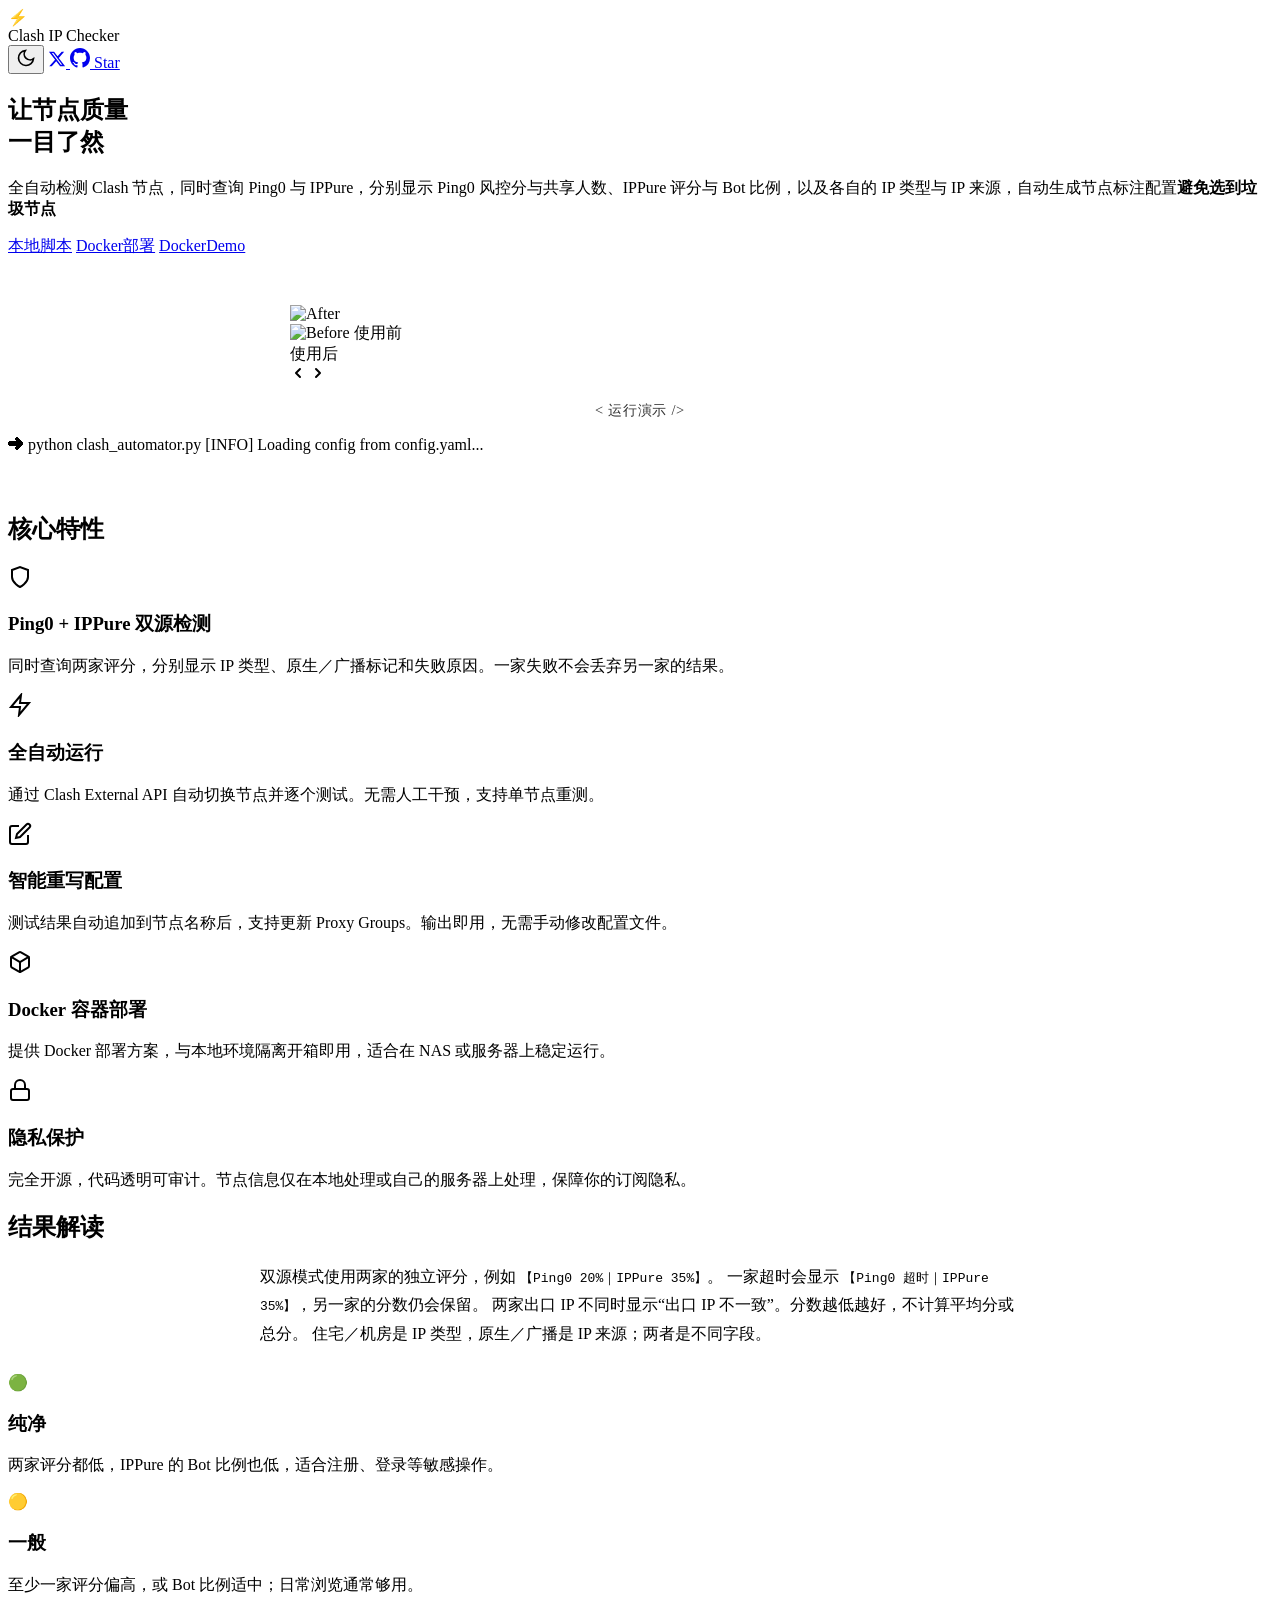
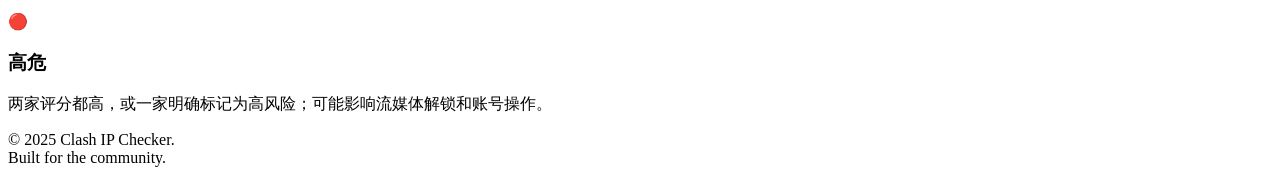
==== docs/index.html @ 9caf1a11 "feat: 支持 Ping0 与 IPPure 双源检测 - 默认并发检测两家，保留单源模式与 fallback 兼容 - 增加双源结果结构、缓存隔离、独立超时和旧字段投影 - Web 分别展示两家评" ====
<!DOCTYPE html>
<html lang="zh-CN">

<head>
    <meta charset="UTF-8">
    <meta name="viewport" content="width=device-width, initial-scale=1.0">
    <title>Clash IP Checker - 节点纯净度检测与标记</title>
    <meta name="description" content="全自动 Clash 代理节点检测工具，同时查询 Ping0 与 IPPure，分别展示 Ping0 风控分与共享人数、IPPure 评分与 Bot 比例，以及各自的 IP 属性。">

    <!-- Fonts -->
    <link rel="preconnect" href="https://fonts.googleapis.com">
    <link rel="preconnect" href="https://fonts.gstatic.com" crossorigin>
    <link
        href="https://fonts.googleapis.com/css2?family=Inter:wght@400;600;800&family=JetBrains+Mono:wght@400;700&display=swap"
        rel="stylesheet">

    <!-- CSS -->
    <link rel="stylesheet" href="style.css">

    <!-- Favicon -->
    <link rel="icon"
        href="data:image/svg+xml,<svg xmlns=%22http://www.w3.org/2000/svg%22 viewBox=%220 0 100 100%22><text y=%22.9em%22 font-size=%2290%22>⚡</text></svg>">

    <style>
        /* CSS for Typing Animation */
        .terminal-body .line {
            visibility: hidden;
            /* Use visibility to preserve height/layout */
        }
    </style>
</head>

<body>

    <div class="container">
        <!-- Header -->
        <header>
            <div class="header-left">
                <div class="logo-icon">⚡</div>
                <div class="logo-text"><span class="logo-highlight">Clash</span> IP Checker</div>
            </div>
            <div class="header-right">
                <!-- Theme Toggle -->
                <button class="theme-toggle" id="themeToggle" aria-label="Switch Theme">
                    <svg class="sun-icon" width="20" height="20" viewBox="0 0 24 24" fill="none" stroke="currentColor"
                        stroke-width="2" style="display: none;">
                        <circle cx="12" cy="12" r="5"></circle>
                        <line x1="12" y1="1" x2="12" y2="3"></line>
                        <line x1="12" y1="21" x2="12" y2="23"></line>
                        <line x1="4.22" y1="4.22" x2="5.64" y2="5.64"></line>
                        <line x1="18.36" y1="18.36" x2="19.78" y2="19.78"></line>
                        <line x1="1" y1="12" x2="3" y2="12"></line>
                        <line x1="21" y1="12" x2="23" y2="12"></line>
                        <line x1="4.22" y1="19.78" x2="5.64" y2="18.36"></line>
                        <line x1="18.36" y1="5.64" x2="19.78" y2="4.22"></line>
                    </svg>
                    <svg class="moon-icon" width="20" height="20" viewBox="0 0 24 24" fill="none" stroke="currentColor"
                        stroke-width="2">
                        <path d="M21 12.79A9 9 0 1 1 11.21 3 7 7 0 0 0 21 12.79z"></path>
                    </svg>
                </button>

                <!-- Twitter Link -->
                <a href="https://x.com/hibearss" target="_blank" class="theme-toggle" aria-label="Twitter">
                    <svg width="18" height="18" viewBox="0 0 24 24" fill="currentColor">
                        <path
                            d="M18.244 2.25h3.308l-7.227 8.26 8.502 11.24H16.17l-5.214-6.817L4.99 21.75H1.68l7.73-8.835L1.254 2.25H8.08l4.713 6.231zm-1.161 17.52h1.833L7.084 4.126H5.117z" />
                    </svg>
                </a>

                <!-- GitHub Star Button -->
                <a href="https://github.com/tombcato/clash-ip-checker" target="_blank" class="github-btn">
                    <!-- GitHub Octocat Icon -->
                    <svg height="20" width="20" viewBox="0 0 16 16" fill="currentColor">
                        <path
                            d="M8 0C3.58 0 0 3.58 0 8c0 3.54 2.29 6.53 5.47 7.59.4.07.55-.17.55-.38 0-.19-.01-.82-.01-1.49-2.01.37-2.53-.49-2.69-.94-.09-.23-.48-.94-.82-1.13-.28-.15-.68-.52-.01-.53.63-.01 1.08.58 1.23.82.72 1.21 1.87.87 2.33.66.07-.52.28-.87.51-1.07-1.78-.2-3.64-.89-3.64-3.95 0-.87.31-1.59.82-2.15-.08-.2-.36-1.02.08-2.12 0 0 .67-.21 2.2.82.64-.18 1.32-.27 2-.27.68 0 1.36.09 2 .27 1.53-1.04 2.2-.82 2.2-.82.44 1.1.16 1.92.08 2.12.51.56.82 1.27.82 2.15 0 3.07-1.87 3.75-3.65 3.95.29.25.54.73.54 1.48 0 1.07-.01 1.93-.01 2.2 0 .21.15.46.55.38A8.013 8.013 0 0016 8c0-4.42-3.58-8-8-8z">
                        </path>
                    </svg>
                    <span>Star</span>
                    <span class="star-count" id="starCount">...</span>
                </a>
            </div>
        </header>

        <!-- Hero Section -->
        <main>
            <section class="hero">
                <h1>让节点质量 <br><span class="gradient-text">一目了然</span></h1>
                <p>全自动检测 Clash 节点，同时查询 <a href="https://ping0.cc" target="_blank"
                        style="color: var(--accent-primary); text-decoration: none;">Ping0</a> 与 <a href="https://ippure.com" target="_blank"
                        style="color: var(--accent-primary); text-decoration: none;">IPPure</a>，分别显示 Ping0 风控分与共享人数、IPPure 评分与 Bot 比例，以及各自的 IP 类型与 IP 来源，自动生成节点标注配置<span
                        style="color: var(--accent-primary); font-weight: 600;">避免选到垃圾节点</span>
                </p>
                <div class="cta-group">
                    <a href="https://github.com/tombcato/clash-ip-checker" target="_blank" class="cta-button">本地脚本</a>
                    <a href="https://github.com/tombcato/clash-ip-checker/tree/docker" target="_blank"
                        class="cta-button">Docker部署</a>
                    <a href="https://tombcat.space/ipcheck" target="_blank" class="cta-button">DockerDemo</a>
                </div>

                <!-- Comparison Slider (Moved here) -->
                <div class="slider-container" id="sliderContainer" style="margin: 3rem auto 1rem; max-width: 700px;">
                    <img src="assets/clash-node-checked.png" alt="After" class="slider-image-after">
                    <div class="slider-image-before-wrapper" id="beforeWrapper">
                        <img src="assets/clash-node-uncheck.png" alt="Before" class="slider-image-before">
                        <span class="slider-label label-before">使用前</span>
                    </div>
                    <span class="slider-label label-after">使用后</span>
                    <div class="slider-handle" id="sliderHandle">
                        <div class="handle-line"></div>
                        <div class="handle-circle">
                            <svg width="16" height="16" viewBox="0 0 24 24" fill="none" stroke="currentColor"
                                stroke-width="3" stroke-linecap="round" stroke-linejoin="round">
                                <polyline points="15 18 9 12 15 6"></polyline>
                            </svg>
                            <svg width="16" height="16" viewBox="0 0 24 24" fill="none" stroke="currentColor"
                                stroke-width="3" stroke-linecap="round" stroke-linejoin="round">
                                <polyline points="9 18 15 12 9 6"></polyline>
                            </svg>
                        </div>
                    </div>
                </div>

                <!-- Terminal Mockup -->
                <div class="terminal-wrapper">
                    <div
                        style="text-align: center; margin-bottom: 1rem; color: var(--text-secondary); font-family: var(--font-mono); font-size: 0.9rem; letter-spacing: 0.05em; opacity: 0.8;">
                        &lt; 运行演示 /&gt;
                    </div>
                    <div class="terminal">

                        <div class="terminal-header">
                            <span class="dot red"></span>
                            <span class="dot yellow"></span>
                            <span class="dot green"></span>
                        </div>
                        <div class="terminal-body" id="terminalBody">
                            <span class="line"><span class="prompt">➜</span> <span class="green">python</span>
                                clash_automator.py</span>
                            <span class="line dim">[INFO] Loading config from config.yaml...</span>
                            <br>
                            <span class="line">[1/7] Progress...</span>
                            <span class="line">Testing: HKG-01 倍率:1</span>
                            <span class="line"> -> Switching GLOBAL ...</span>
                            <span class="line"> -> Running IP Check...</span>
                            <span class="line dim"> -> Result: 【Ping0 20%｜IPPure 35%】</span>
                            <span class="line dim"> -> Details: Ping0: 20% | IPPure: 35% | IP: 1.1.1.1</span>
                            <br>
                            <span class="line cursor"><span class="green">Success!</span> Saved updated config to
                                _checked.yaml</span>
                        </div>
                    </div>
                </div>
            </section>



            <!-- Features -->
            <section class="features">
                <h2>核心特性</h2>
                <div class="feature-grid">
                    <div class="feature-card">
                        <div class="icon">
                            <svg width="24" height="24" viewBox="0 0 24 24" fill="none" stroke="currentColor"
                                stroke-width="2">
                                <path d="M12 22s8-4 8-10V5l-8-3-8 3v7c0 6 8 10 8 10z"></path>
                            </svg>
                        </div>
                        <h3>Ping0 + IPPure 双源检测</h3>
                        <p>同时查询两家评分，分别显示 IP 类型、原生／广播标记和失败原因。一家失败不会丢弃另一家的结果。</p>
                    </div>
                    <div class="feature-card">
                        <div class="icon">
                            <svg width="24" height="24" viewBox="0 0 24 24" fill="none" stroke="currentColor"
                                stroke-width="2">
                                <path d="M13 2L3 14h9l-1 8 10-12h-9l1-8z"></path>
                            </svg>
                        </div>
                        <h3>全自动运行</h3>
                        <p>通过 Clash External API 自动切换节点并逐个测试。无需人工干预，支持单节点重测。</p>
                    </div>
                    <div class="feature-card">
                        <div class="icon">
                            <svg width="24" height="24" viewBox="0 0 24 24" fill="none" stroke="currentColor"
                                stroke-width="2">
                                <path d="M11 4H4a2 2 0 0 0-2 2v14a2 2 0 0 0 2 2h14a2 2 0 0 0 2-2v-7"></path>
                                <path d="M18.5 2.5a2.121 2.121 0 0 1 3 3L12 15l-4 1 1-4 9.5-9.5z"></path>
                            </svg>
                        </div>
                        <h3>智能重写配置</h3>
                        <p>测试结果自动追加到节点名称后，支持更新 Proxy Groups。输出即用，无需手动修改配置文件。</p>
                    </div>
                    <div class="feature-card">
                        <div class="icon">
                            <svg width="24" height="24" viewBox="0 0 24 24" fill="none" stroke="currentColor"
                                stroke-width="2" stroke-linecap="round" stroke-linejoin="round">
                                <path
                                    d="M21 16V8a2 2 0 0 0-1-1.73l-7-4a2 2 0 0 0-2 0l-7 4A2 2 0 0 0 3 8v8a2 2 0 0 0 1 1.73l7 4a2 2 0 0 0 2 0l7-4A2 2 0 0 0 21 16z">
                                </path>
                                <polyline points="3.27 6.96 12 12.01 20.73 6.96"></polyline>
                                <line x1="12" y1="22.08" x2="12" y2="12"></line>
                            </svg>
                        </div>
                        <h3>Docker 容器部署</h3>
                        <p>提供 Docker 部署方案，与本地环境隔离开箱即用，适合在 NAS 或服务器上稳定运行。</p>
                    </div>
                    <div class="feature-card">
                        <div class="icon">
                            <svg width="24" height="24" viewBox="0 0 24 24" fill="none" stroke="currentColor"
                                stroke-width="2" stroke-linecap="round" stroke-linejoin="round">
                                <rect x="3" y="11" width="18" height="11" rx="2" ry="2"></rect>
                                <path d="M7 11V7a5 5 0 0 1 10 0v4"></path>
                            </svg>
                        </div>
                        <h3>隐私保护</h3>
                        <p>完全开源，代码透明可审计。节点信息仅在本地处理或自己的服务器上处理，保障你的订阅隐私。</p>
                    </div>
                </div>
            </section>

            <!-- Result Interpretation (Replaced Usage) -->
            <section class="results-guide">
                <h2>结果解读</h2>
                <p style="max-width: 760px; margin: 0 auto 1.5rem; color: var(--text-secondary); line-height: 1.8;">
                    双源模式使用两家的独立评分，例如 <code>【Ping0 20%｜IPPure 35%】</code>。
                    一家超时会显示 <code>【Ping0 超时｜IPPure 35%】</code>，另一家的分数仍会保留。
                    两家出口 IP 不同时显示“出口 IP 不一致”。分数越低越好，不计算平均分或总分。
                    住宅／机房是 IP 类型，原生／广播是 IP 来源；两者是不同字段。
                </p>



                <div class="guide-grid">
                    <div class="guide-item">
                        <span class="guide-emoji">🟢</span>
                        <h3 class="pure">纯净</h3>
                        <p>两家评分都低，IPPure 的 Bot 比例也低，适合注册、登录等敏感操作。</p>
                    </div>
                    <div class="guide-item">
                        <span class="guide-emoji">🟡</span>
                        <h3 class="normal">一般</h3>
                        <p>至少一家评分偏高，或 Bot 比例适中；日常浏览通常够用。</p>
                    </div>
                    <div class="guide-item">
                        <span class="guide-emoji">🔴</span>
                        <h3 class="risk">高危</h3>
                        <p>两家评分都高，或一家明确标记为高风险；可能影响流媒体解锁和账号操作。</p>
                    </div>
                </div>
            </section>
        </main>

        <!-- Footer -->
        <footer>
            <div class="footer-text">
                &copy; 2025 Clash IP Checker. <br>Built for the community.
            </div>
        </footer>
    </div>

    <!-- Scripts -->
    <script>
        document.addEventListener('DOMContentLoaded', () => {
            // --- Theme Toggle Logic ---
            const themeToggle = document.getElementById('themeToggle');
            const sunIcon = document.querySelector('.sun-icon');
            const moonIcon = document.querySelector('.moon-icon');
            const html = document.documentElement;

            const currentTheme = localStorage.getItem('theme');
            if (currentTheme) {
                html.setAttribute('data-theme', currentTheme);
                updateIcons(currentTheme);
            }

            if (themeToggle) {
                themeToggle.addEventListener('click', () => {
                    const theme = html.getAttribute('data-theme');
                    const newTheme = theme === 'light' ? 'dark' : 'light';

                    html.setAttribute('data-theme', newTheme);
                    localStorage.setItem('theme', newTheme);
                    updateIcons(newTheme);
                });
            }

            function updateIcons(theme) {
                if (theme === 'light') {
                    if (sunIcon) sunIcon.style.display = 'block';
                    if (moonIcon) moonIcon.style.display = 'none';
                } else {
                    if (sunIcon) sunIcon.style.display = 'none';
                    if (moonIcon) moonIcon.style.display = 'block';
                }
            }

            // --- Fetch GitHub Stars ---
            async function fetchGitHubStars() {
                try {
                    const response = await fetch('https://api.github.com/repos/tombcato/clash-ip-checker');
                    if (response.ok) {
                        const data = await response.json();
                        const stars = data.stargazers_count;
                        const starEl = document.getElementById('starCount');
                        if (starEl) starEl.textContent = stars;
                    } else {
                        const starEl = document.getElementById('starCount');
                        if (starEl) starEl.style.display = 'none';
                    }
                } catch (error) {
                    console.error('Failed to fetch stats:', error);
                    const starEl = document.getElementById('starCount');
                    if (starEl) starEl.style.display = 'none';
                }
            }
            fetchGitHubStars();

            // --- Terminal Typing Animation ---
            function typeWriter() {
                const terminalBody = document.getElementById('terminalBody');
                if (!terminalBody) return;
                const lines = terminalBody.querySelectorAll('.line');
                let delay = 0;

                lines.forEach((line, index) => {
                    let currentDelay = 400;
                    if (index === 0) currentDelay = 100;
                    if (index === 1) currentDelay = 800;
                    if (index > 5) currentDelay = 600;

                    delay += currentDelay;

                    setTimeout(() => {
                        line.style.visibility = 'visible';
                        terminalBody.scrollTop = terminalBody.scrollHeight;
                    }, delay);
                });
            }

            // --- Intersection Observer ---
            const observer = new IntersectionObserver((entries) => {
                entries.forEach(entry => {
                    if (entry.isIntersecting) {
                        typeWriter();
                        observer.disconnect();
                    }
                });
            }, { threshold: 0.1 }); // Lower threshold for better mobile trigger

            const terminalEl = document.getElementById('terminalBody');
            if (terminalEl) observer.observe(terminalEl);

            // --- Image Comparison Slider Logic ---
            const container = document.getElementById('sliderContainer');
            if (container) {
                const beforeWrapper = document.getElementById('beforeWrapper');
                const handle = document.getElementById('sliderHandle');
                const beforeImage = beforeWrapper.querySelector('.slider-image-before');
                const afterImage = container.querySelector('.slider-image-after');

                let isDragging = false;

                function syncWidth() {
                    if (container.offsetWidth && afterImage.width) {
                        beforeImage.style.width = container.offsetWidth + 'px';
                    }
                }

                window.addEventListener('resize', syncWidth);
                if (afterImage.complete) {
                    syncWidth();
                } else {
                    afterImage.onload = syncWidth;
                }

                // Extra robustness for deployment
                window.addEventListener('load', syncWidth);
                setTimeout(syncWidth, 100);
                setTimeout(syncWidth, 500);
                setTimeout(syncWidth, 2000);

                // Immediate attempt
                syncWidth();

                const move = (e) => {
                    const rect = container.getBoundingClientRect();
                    let clientX = e.clientX;
                    if (e.touches && e.touches.length > 0) {
                        clientX = e.touches[0].clientX;
                    }

                    let x = clientX - rect.left;

                    if (x < 0) x = 0;
                    if (x > rect.width) x = rect.width;

                    const percent = (x / rect.width) * 100;

                    beforeWrapper.style.width = percent + '%';
                    handle.style.left = percent + '%';
                };

                const onMouseDown = (e) => { isDragging = true; move(e); };
                const onMouseUp = () => { isDragging = false; };
                const onMouseMove = (e) => { if (!isDragging) return; move(e); };

                container.addEventListener('mousedown', onMouseDown);
                window.addEventListener('mouseup', onMouseUp);
                window.addEventListener('mousemove', onMouseMove);

                container.addEventListener('touchstart', onMouseDown);
                window.addEventListener('touchend', onMouseUp);
                window.addEventListener('touchmove', onMouseMove);
            }
        });
    </script>
</body>

</html>
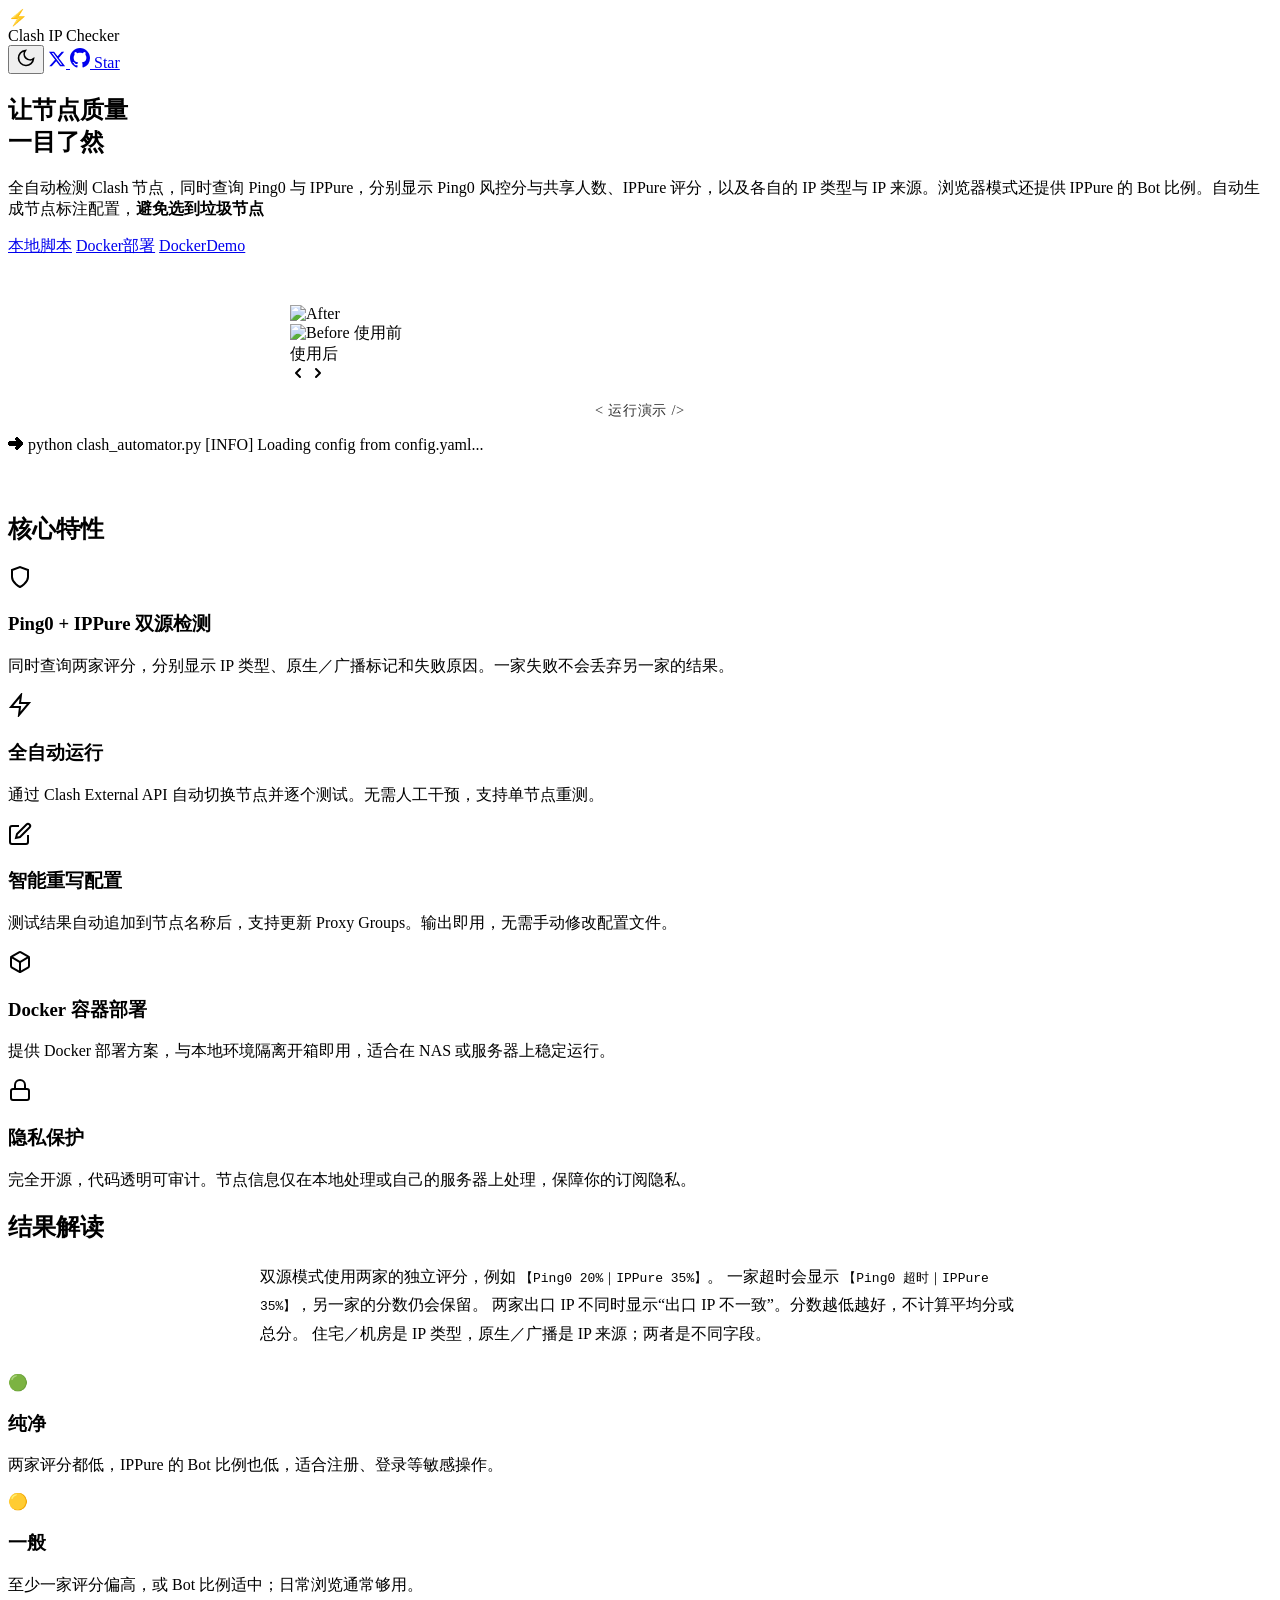
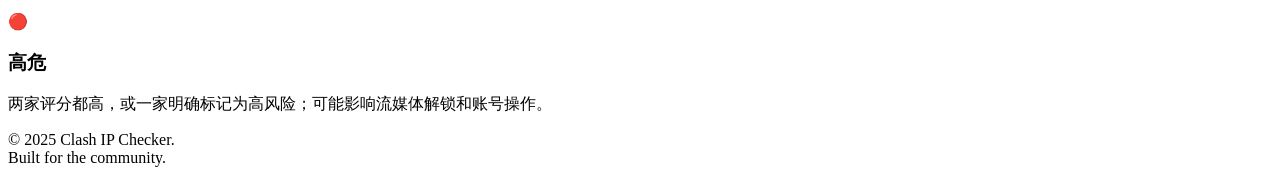
==== commit 2c5174a2: "fix: 修复 IPPure 浏览器模式代理和降级 Co-Authored-By: Claude Code <noreply@anthropic.com>" ====
--- a/docs/index.html
+++ b/docs/index.html
@@ -5,7 +5,7 @@
     <meta charset="UTF-8">
     <meta name="viewport" content="width=device-width, initial-scale=1.0">
     <title>Clash IP Checker - 节点纯净度检测与标记</title>
-    <meta name="description" content="全自动 Clash 代理节点检测工具，同时查询 Ping0 与 IPPure，分别展示 Ping0 风控分与共享人数、IPPure 评分与 Bot 比例，以及各自的 IP 属性。">
+    <meta name="description" content="全自动 Clash 代理节点检测工具，同时查询 Ping0 与 IPPure，分别展示评分和 IP 属性；浏览器模式还提供 IPPure 的 Bot 比例。">
 
     <!-- Fonts -->
     <link rel="preconnect" href="https://fonts.googleapis.com">
@@ -88,7 +88,7 @@
                 <h1>让节点质量 <br><span class="gradient-text">一目了然</span></h1>
                 <p>全自动检测 Clash 节点，同时查询 <a href="https://ping0.cc" target="_blank"
                         style="color: var(--accent-primary); text-decoration: none;">Ping0</a> 与 <a href="https://ippure.com" target="_blank"
-                        style="color: var(--accent-primary); text-decoration: none;">IPPure</a>，分别显示 Ping0 风控分与共享人数、IPPure 评分与 Bot 比例，以及各自的 IP 类型与 IP 来源，自动生成节点标注配置<span
+                        style="color: var(--accent-primary); text-decoration: none;">IPPure</a>，分别显示 Ping0 风控分与共享人数、IPPure 评分，以及各自的 IP 类型与 IP 来源。浏览器模式还提供 IPPure 的 Bot 比例。自动生成节点标注配置，<span
                         style="color: var(--accent-primary); font-weight: 600;">避免选到垃圾节点</span>
                 </p>
                 <div class="cta-group">
